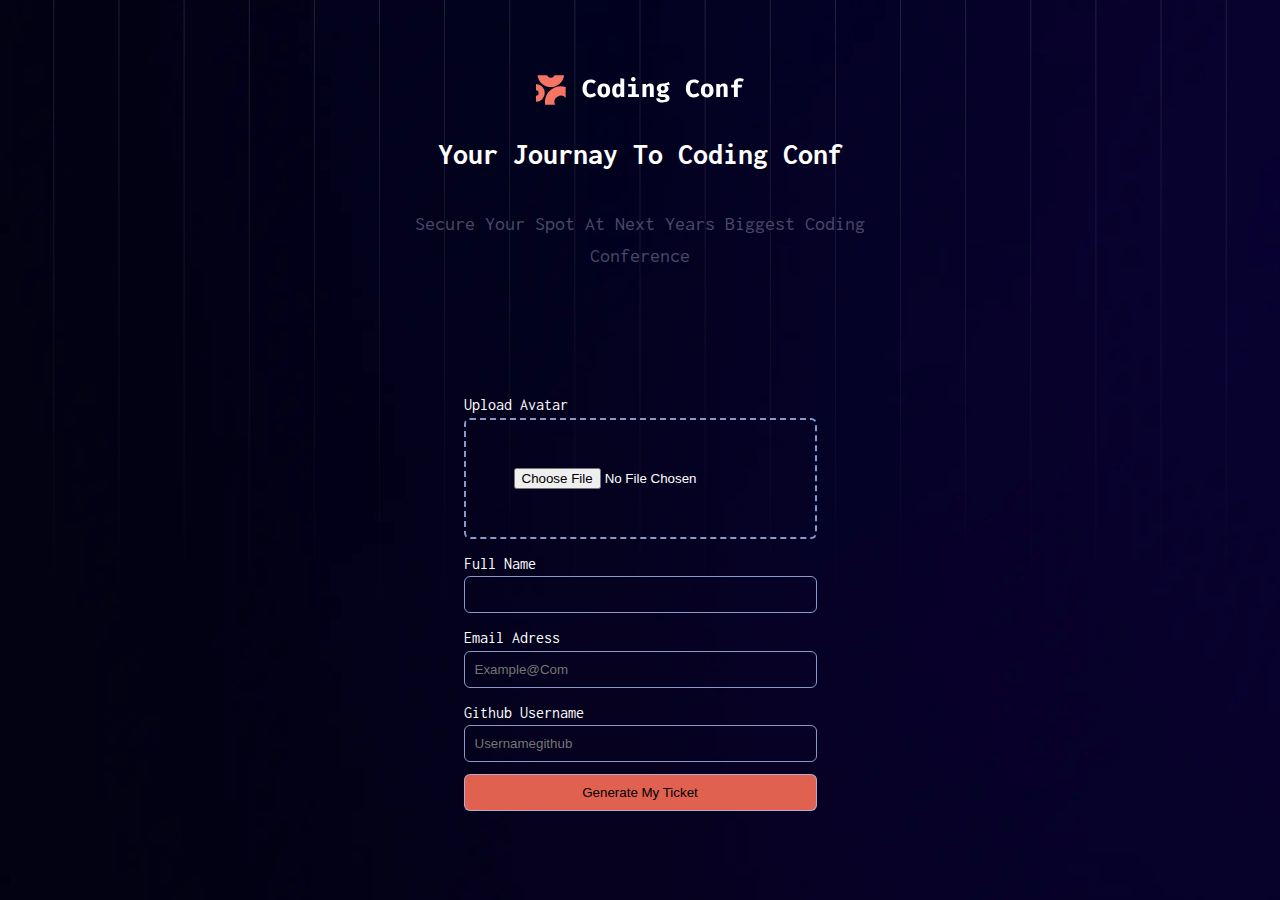
==== ticket.html @ 52bff434 "first demo with frontend menoter1" ====
<!DOCTYPE html>
<html lang="en">
<head>
  <meta charset="UTF-8">
  <meta name="viewport" content="width=device-width, initial-scale=1.0"> <!-- displays site properly based on user's device -->
  <link rel="stylesheet" href="assets/css/style.css">
  <link rel="icon" type="image/png" sizes="32x32" href="./assets/images/favicon-32x32.png">
  <link rel="preconnect" href="https://fonts.googleapis.com">
<link rel="preconnect" href="https://fonts.gstatic.com" crossorigin>
<link href="https://fonts.googleapis.com/css2?family=Inconsolata:wght@200..900&display=swap" rel="stylesheet">
  <title>Frontend Mentor | Conference ticket generator</title>

  <!-- Feel free to remove these styles or customise in your own stylesheet 👍 -->
  <style>
    .attribution { font-size: 11px; text-align: center; }
    .attribution a { color: hsl(228, 45%, 44%); }
  </style>
</head>
<body>
        <svg xmlns="http://www.w3.org/2000/svg" width="1459" height="1024" fill="none" viewBox="0 0 1459 1024"><path fill="url(#a)" d="M0 0h1v1024H0z"/><path fill="url(#b)" d="M81 0h1v1024h-1z"/><path fill="url(#c)" d="M162 0h1v1024h-1z"/><path fill="url(#d)" d="M243 0h1v1024h-1z"/><path fill="url(#e)" d="M324 0h1v1024h-1z"/><path fill="url(#f)" d="M405 0h1v1024h-1z"/><path fill="url(#g)" d="M486 0h1v1024h-1z"/><path fill="url(#h)" d="M567 0h1v1024h-1z"/><path fill="url(#i)" d="M648 0h1v1024h-1z"/><path fill="url(#j)" d="M729 0h1v1024h-1z"/><path fill="url(#k)" d="M810 0h1v1024h-1z"/><path fill="url(#l)" d="M891 0h1v1024h-1z"/><path fill="url(#m)" d="M972 0h1v1024h-1z"/><path fill="url(#n)" d="M1053 0h1v1024h-1z"/><path fill="url(#o)" d="M1134 0h1v1024h-1z"/><path fill="url(#p)" d="M1215 0h1v1024h-1z"/><path fill="url(#q)" d="M1296 0h1v1024h-1z"/><path fill="url(#r)" d="M1377 0h1v1024h-1z"/><path fill="url(#s)" d="M1458 0h1v1024h-1z"/><defs><linearGradient id="a" x1=".5" x2=".5" y1="0" y2="1024" gradientUnits="userSpaceOnUse"><stop stop-color="#fff" stop-opacity=".15"/><stop offset=".745" stop-color="#fff" stop-opacity="0"/></linearGradient><linearGradient id="b" x1="81.5" x2="81.5" y1="0" y2="1024" gradientUnits="userSpaceOnUse"><stop stop-color="#fff" stop-opacity=".15"/><stop offset=".745" stop-color="#fff" stop-opacity="0"/></linearGradient><linearGradient id="c" x1="162.5" x2="162.5" y1="0" y2="1024" gradientUnits="userSpaceOnUse"><stop stop-color="#fff" stop-opacity=".15"/><stop offset=".745" stop-color="#fff" stop-opacity="0"/></linearGradient><linearGradient id="d" x1="243.5" x2="243.5" y1="0" y2="1024" gradientUnits="userSpaceOnUse"><stop stop-color="#fff" stop-opacity=".15"/><stop offset=".745" stop-color="#fff" stop-opacity="0"/></linearGradient><linearGradient id="e" x1="324.5" x2="324.5" y1="0" y2="1024" gradientUnits="userSpaceOnUse"><stop stop-color="#fff" stop-opacity=".15"/><stop offset=".745" stop-color="#fff" stop-opacity="0"/></linearGradient><linearGradient id="f" x1="405.5" x2="405.5" y1="0" y2="1024" gradientUnits="userSpaceOnUse"><stop stop-color="#fff" stop-opacity=".15"/><stop offset=".745" stop-color="#fff" stop-opacity="0"/></linearGradient><linearGradient id="g" x1="486.5" x2="486.5" y1="0" y2="1024" gradientUnits="userSpaceOnUse"><stop stop-color="#fff" stop-opacity=".15"/><stop offset=".745" stop-color="#fff" stop-opacity="0"/></linearGradient><linearGradient id="h" x1="567.5" x2="567.5" y1="0" y2="1024" gradientUnits="userSpaceOnUse"><stop stop-color="#fff" stop-opacity=".15"/><stop offset=".745" stop-color="#fff" stop-opacity="0"/></linearGradient><linearGradient id="i" x1="648.5" x2="648.5" y1="0" y2="1024" gradientUnits="userSpaceOnUse"><stop stop-color="#fff" stop-opacity=".15"/><stop offset=".745" stop-color="#fff" stop-opacity="0"/></linearGradient><linearGradient id="j" x1="729.5" x2="729.5" y1="0" y2="1024" gradientUnits="userSpaceOnUse"><stop stop-color="#fff" stop-opacity=".15"/><stop offset=".745" stop-color="#fff" stop-opacity="0"/></linearGradient><linearGradient id="k" x1="810.5" x2="810.5" y1="0" y2="1024" gradientUnits="userSpaceOnUse"><stop stop-color="#fff" stop-opacity=".15"/><stop offset=".745" stop-color="#fff" stop-opacity="0"/></linearGradient><linearGradient id="l" x1="891.5" x2="891.5" y1="0" y2="1024" gradientUnits="userSpaceOnUse"><stop stop-color="#fff" stop-opacity=".15"/><stop offset=".745" stop-color="#fff" stop-opacity="0"/></linearGradient><linearGradient id="m" x1="972.5" x2="972.5" y1="0" y2="1024" gradientUnits="userSpaceOnUse"><stop stop-color="#fff" stop-opacity=".15"/><stop offset=".745" stop-color="#fff" stop-opacity="0"/></linearGradient><linearGradient id="n" x1="1053.5" x2="1053.5" y1="0" y2="1024" gradientUnits="userSpaceOnUse"><stop stop-color="#fff" stop-opacity=".15"/><stop offset=".745" stop-color="#fff" stop-opacity="0"/></linearGradient><linearGradient id="o" x1="1134.5" x2="1134.5" y1="0" y2="1024" gradientUnits="userSpaceOnUse"><stop stop-color="#fff" stop-opacity=".15"/><stop offset=".745" stop-color="#fff" stop-opacity="0"/></linearGradient><linearGradient id="p" x1="1215.5" x2="1215.5" y1="0" y2="1024" gradientUnits="userSpaceOnUse"><stop stop-color="#fff" stop-opacity=".15"/><stop offset=".745" stop-color="#fff" stop-opacity="0"/></linearGradient><linearGradient id="q" x1="1296.5" x2="1296.5" y1="0" y2="1024" gradientUnits="userSpaceOnUse"><stop stop-color="#fff" stop-opacity=".15"/><stop offset=".745" stop-color="#fff" stop-opacity="0"/></linearGradient><linearGradient id="r" x1="1377.5" x2="1377.5" y1="0" y2="1024" gradientUnits="userSpaceOnUse"><stop stop-color="#fff" stop-opacity=".15"/><stop offset=".745" stop-color="#fff" stop-opacity="0"/></linearGradient><linearGradient id="s" x1="1458.5" x2="1458.5" y1="0" y2="1024" gradientUnits="userSpaceOnUse"><stop stop-color="#fff" stop-opacity=".15"/><stop offset=".745" stop-color="#fff" stop-opacity="0"/></linearGradient></defs></svg>

      <div class="container">
            <span> 
            <svg xmlns="http://www.w3.org/2000/svg" width="209" height="30" fill="none" viewBox="0 0 209 30"><path fill="#F57463" d="M0 26.864A8.898 8.898 0 0 0 0 9.069v6.229a2.67 2.67 0 0 1 0 5.339v6.229Z"/><path fill="#F57463" d="M29.661 12.034a15.935 15.935 0 0 0-4.82-.742c-8.805 0-15.943 7.138-15.943 15.943 0 .884.072 1.751.21 2.596h9.907a6.377 6.377 0 0 1 10.647-6.771V12.034ZM1.564.17c.738 6.673 6.396 11.864 13.267 11.864 6.87 0 12.528-5.191 13.266-11.865H18.55a4.006 4.006 0 0 1-7.441 0H1.564Z"/><path fill="#fff" d="M54.474 4.51c1.222 0 2.26.165 3.114.493.861.32 1.649.775 2.363 1.366l-1.982 2.388a5.67 5.67 0 0 0-1.55-.91 4.864 4.864 0 0 0-1.847-.345c-.714 0-1.366.205-1.957.615-.59.402-1.062 1.042-1.415 1.92-.353.87-.53 2.002-.53 3.397 0 2.051.37 3.545 1.108 4.48.747.927 1.703 1.39 2.868 1.39.853 0 1.563-.16 2.13-.48.565-.32 1.086-.668 1.562-1.046l1.834 2.339c-.64.632-1.427 1.173-2.363 1.624-.935.452-2.063.678-3.384.678-1.543 0-2.913-.341-4.111-1.022-1.19-.69-2.125-1.698-2.806-3.028-.673-1.337-1.01-2.982-1.01-4.935 0-1.904.349-3.52 1.047-4.85.705-1.329 1.661-2.338 2.867-3.027 1.206-.698 2.56-1.046 4.062-1.046Zm13.338 3.988c1.345 0 2.49.288 3.434.862.943.574 1.665 1.383 2.166 2.425.5 1.034.75 2.248.75 3.643 0 2.182-.558 3.893-1.674 5.132-1.115 1.239-2.674 1.859-4.676 1.859-2.002 0-3.561-.612-4.677-1.834-1.116-1.223-1.674-2.934-1.674-5.133 0-1.386.25-2.6.75-3.643.51-1.042 1.236-1.854 2.18-2.437.95-.582 2.091-.874 3.42-.874Zm0 2.868c-.796 0-1.387.328-1.773.985-.377.648-.566 1.682-.566 3.101 0 1.444.189 2.49.566 3.139.386.648.977.972 1.773.972.796 0 1.382-.324 1.76-.972.385-.648.578-1.703.578-3.163 0-1.412-.193-2.441-.578-3.09-.378-.648-.965-.972-1.76-.972ZM84.35 3.33l3.889.406V22h-3.446l-.197-1.44c-.361.509-.841.948-1.44 1.317-.6.36-1.325.542-2.179.542-1.083 0-1.981-.292-2.695-.874-.706-.583-1.235-1.395-1.588-2.437-.344-1.05-.517-2.277-.517-3.68 0-1.346.21-2.54.628-3.582.418-1.042 1.017-1.858 1.797-2.45.78-.598 1.706-.898 2.781-.898 1.174 0 2.162.403 2.967 1.207V3.329Zm-1.92 8.012c-.673 0-1.215.32-1.625.96-.41.632-.616 1.683-.616 3.151 0 1.075.087 1.912.259 2.511.172.59.41 1.005.714 1.243.303.238.652.357 1.046.357.435 0 .829-.135 1.181-.406.362-.27.682-.64.96-1.108v-5.637a3.478 3.478 0 0 0-.861-.787 1.963 1.963 0 0 0-1.058-.284Zm14.888-9.255c.673 0 1.223.21 1.65.628.426.418.64.94.64 1.563 0 .624-.214 1.149-.64 1.575-.427.419-.977.628-1.65.628-.68 0-1.239-.21-1.674-.628-.426-.426-.64-.951-.64-1.575s.214-1.145.64-1.563c.435-.419.993-.628 1.674-.628ZM99.67 8.93v10.412h3.323V22H92.075v-2.659h3.705v-7.753h-3.582V8.929h7.471ZM106.447 22V8.93h3.397l.271 1.513c.582-.656 1.198-1.145 1.846-1.465.648-.32 1.386-.48 2.215-.48 1.116 0 1.994.341 2.634 1.022.64.681.96 1.641.96 2.88V22h-3.889v-8.48c0-.804-.09-1.362-.271-1.674-.172-.32-.5-.48-.985-.48-.41 0-.804.131-1.181.394-.369.263-.739.628-1.108 1.095V22h-3.889Zm26.372-15.163.911 2.855c-.46.18-.997.312-1.613.394-.615.082-1.333.123-2.154.123.821.353 1.444.792 1.871 1.317.435.517.652 1.198.652 2.043 0 .845-.225 1.6-.676 2.265-.452.656-1.092 1.173-1.92 1.55-.829.378-1.81.567-2.942.567a7.35 7.35 0 0 1-1.514-.148.756.756 0 0 0-.32.32.909.909 0 0 0-.111.43c0 .206.082.39.247.555.172.164.57.246 1.193.246h2.142c1.017 0 1.895.164 2.634.492.746.328 1.325.776 1.735 1.342.41.566.616 1.214.616 1.944 0 1.338-.587 2.392-1.76 3.163-1.174.772-2.917 1.157-5.231 1.157-1.674 0-2.971-.172-3.889-.517-.911-.336-1.547-.82-1.908-1.452-.353-.623-.529-1.366-.529-2.228h3.446c0 .378.074.686.221.924.156.246.447.426.874.541.435.115 1.063.172 1.883.172.829 0 1.461-.065 1.896-.197.434-.13.73-.311.886-.541a1.23 1.23 0 0 0 .246-.75c0-.387-.152-.698-.455-.936-.304-.238-.784-.357-1.44-.357h-2.08c-1.412 0-2.437-.259-3.077-.776-.64-.525-.96-1.136-.96-1.834 0-.484.127-.943.381-1.378a3.33 3.33 0 0 1 1.096-1.095c-.837-.443-1.436-.964-1.797-1.563-.361-.608-.542-1.334-.542-2.179 0-.984.25-1.83.751-2.535.5-.714 1.19-1.264 2.068-1.65.886-.385 1.895-.578 3.027-.578.977.016 1.826-.05 2.548-.197a9.506 9.506 0 0 0 1.945-.628 22.29 22.29 0 0 0 1.649-.861Zm-6.043 4.21c-.616 0-1.104.196-1.465.59-.361.386-.541.919-.541 1.6 0 .722.184 1.276.553 1.662.37.385.854.578 1.453.578 1.329 0 1.994-.763 1.994-2.29 0-1.427-.665-2.14-1.994-2.14Zm31.057-6.536c1.223 0 2.261.164 3.114.492a8.12 8.12 0 0 1 2.363 1.366l-1.982 2.388a5.658 5.658 0 0 0-1.55-.91 4.865 4.865 0 0 0-1.846-.345c-.714 0-1.367.205-1.957.615-.591.402-1.063 1.042-1.416 1.92-.353.87-.529 2.002-.529 3.397 0 2.051.369 3.545 1.108 4.48.746.927 1.702 1.39 2.867 1.39.854 0 1.563-.16 2.13-.48.566-.32 1.087-.668 1.563-1.046l1.834 2.339c-.64.632-1.428 1.173-2.364 1.624-.935.452-2.063.678-3.384.678-1.543 0-2.913-.341-4.111-1.022-1.19-.69-2.125-1.698-2.806-3.028-.673-1.337-1.009-2.982-1.009-4.935 0-1.904.348-3.52 1.046-4.85.705-1.329 1.661-2.338 2.868-3.027 1.206-.698 2.56-1.046 4.061-1.046Zm13.338 3.987c1.346 0 2.49.288 3.434.862.943.574 1.665 1.383 2.166 2.425.501 1.034.751 2.248.751 3.643 0 2.182-.558 3.893-1.674 5.132-1.116 1.239-2.675 1.859-4.677 1.859s-3.561-.612-4.677-1.834c-1.116-1.223-1.674-2.934-1.674-5.133 0-1.386.25-2.6.751-3.643.509-1.042 1.235-1.854 2.178-2.437.952-.582 2.093-.874 3.422-.874Zm0 2.868c-.796 0-1.387.328-1.772.985-.378.648-.566 1.682-.566 3.101 0 1.444.188 2.49.566 3.139.385.648.976.972 1.772.972s1.383-.324 1.76-.972c.386-.648.578-1.703.578-3.163 0-1.412-.192-2.441-.578-3.09-.377-.648-.964-.972-1.76-.972ZM180.275 22V8.93h3.397l.271 1.513c.582-.656 1.198-1.145 1.846-1.465.648-.32 1.387-.48 2.215-.48 1.116 0 1.994.341 2.634 1.022.64.681.96 1.641.96 2.88V22h-3.889v-8.48c0-.804-.09-1.362-.271-1.674-.172-.32-.5-.48-.984-.48-.411 0-.805.131-1.182.394-.369.263-.738.628-1.108 1.095V22h-3.889Zm23.086-18.67c.951 0 1.793.077 2.523.233.73.148 1.382.345 1.957.59L206.77 6.69a6.816 6.816 0 0 0-1.391-.369 8.32 8.32 0 0 0-1.415-.123c-.772 0-1.325.14-1.662.418-.328.28-.492.743-.492 1.391v1.748h4.258l-.43 2.695h-3.828V22h-3.865v-9.55h-2.744V9.753h2.744V7.858c0-.861.205-1.632.616-2.313.41-.681 1.017-1.219 1.821-1.613.804-.402 1.797-.603 2.979-.603Z"/></svg></span>
            <div class="head-section">
                <h2>
                    your journay to coding conf
                </h2>
                <p>
                secure your spot at next years biggest coding conference            </p>
                </p>
            
              </div>
      </div>
      <div class="container">
        <form action="/index.html" method="get">
          <label for="1">upload avatar</label>
          <!-- <svg id="11" xmlns="http://www.w3.org/2000/svg" width="30" height="30" fill="none" viewBox="0 0 30 30"><path fill="#F57463" fill-rule="evenodd" d="M21.894 11.252a.264.264 0 0 1-.229-.225c-.368-2.634-2.51-5.924-6.663-5.924-4.465 0-6.3 3.636-6.657 5.928a.264.264 0 0 1-.228.22c-2.95.362-4.945 2.622-4.945 5.729a5.802 5.802 0 0 0 3.423 5.277 6.274 6.274 0 0 0 2.305.468h2.528a.45.45 0 0 0 .45-.45c0-.267-.233-.472-.5-.484a3.077 3.077 0 0 1-2.049-.9 3.123 3.123 0 0 1 0-4.418l3.461-3.462c.147-.146.307-.277.479-.392.076-.05.158-.085.236-.129.1-.054.196-.114.301-.158.1-.04.206-.065.308-.096.092-.027.181-.062.276-.081.191-.039.384-.056.578-.059.011 0 .022-.004.034-.004.01 0 .018.003.027.004.196.002.391.02.584.059.094.019.18.053.271.08.105.031.211.055.313.098.1.042.193.098.288.15.084.046.17.083.25.137.154.103.295.221.428.349.016.014.034.024.049.039l3.463 3.463a3.124 3.124 0 0 1 0 4.42c-.558.56-1.284.86-2.05.897-.266.013-.497.219-.497.486 0 .249.202.451.451.451h2.512c.435 0 1.314-.06 2.344-.473a5.794 5.794 0 0 0 3.394-5.272c0-3.104-1.991-5.363-4.935-5.728Z" clip-rule="evenodd"/><path fill="#F57463" fill-rule="evenodd" d="M18.464 19.62a.936.936 0 0 0 .663-1.6l-3.464-3.464a.938.938 0 0 0-.664-.275l-.014.002a.932.932 0 0 0-.65.274l-3.462 3.462a.936.936 0 1 0 1.326 1.325l1.864-1.862v6.479a.937.937 0 1 0 1.875 0v-6.48l1.864 1.863a.93.93 0 0 0 .662.275Z" clip-rule="evenodd"/></svg> -->

          <input type="file" name="avatar" id="1" placeholder="">
          <label for="2">full name</label>
          <input type="text" name="fullName" id="2">
          <label for="3">Email Adress</label>
          <input type="email" name="email" id="3" placeholder="example@com">
          <label for="4"> github username</label>
          <input type="text" name="username" id="4" placeholder="usernamegithub">
          <input class="active" id="5" type="submit" value="Generate my ticket">
        </form>
      </div>
      <script>
          let  submit=document.getElementById("5");
          submit.onmouseenter=()=>{
            
            this.classList.toggle(".active")
          }
        </script>
</body>
---- assets/css/style.css ----
:root{
    --mainColor: hsl(0, 0%, 100%);
    --secondColor:  hsl(7, 71%, 60%);
    --grdColor:hsl(7, 86%, 67%) to hsl(0, 0%, 100%);
    --labelColor:hsl(245, 19%, 35%);
    --vSpace:15px
}
*{
    margin: 0;
    padding: 0;
    box-sizing: border-box;
    text-transform: capitalize;
    
}
body{
    background-image: url('../images/background-desktop.png');
    font-family: 'Inconsolata';
    color: var(--mainColor);
    text-align: center;
    line-height: 1.6;
    display: flex;
    flex-direction: column;
    justify-content: center;
    align-items: center;
    position: relative;
}

body > svg{
    position: absolute;
    z-index: -1;
    max-width: 100%;
    max-height: 100%;
    background-image: url('../images/background-desktop.png');
}
.container{
    padding-left: var(--vSpace);
    padding-right: var(--vSpace);
    padding-top: 75px;
    font-size: 20px;
}
@media (min-width  : 768px) {
    .container{
        max-width: 600px;
    }
}
@media (max-width : 500px) {
    .container{
        max-width: 300px;
    }
    .content-ticket .head span > svg{
        width: 10rem;
    }
    .content-ticket .head p{
        font-size:.25rem;
        color: var(--labelColor);
        /* padding-left: 3rem; */
    
    }
    .content-ticket .foot img{
        height: 2.5rem !important;
        border-radius: .5rem;
    }
}
body .container svg{
    /* position: absolute; */
}

.container .head-section h2{
    padding: var(--vSpace);
}
.container .head-section h2 span{
    color: hsl(7, 71%, 60%)  ;
}

.container .head-section p{
    padding: var(--vSpace);
    color: var(--labelColor);
}


.container .head-section p span{
    color: hsl(7, 71%, 60%)  ;

}
section.ticket
{
    position: relative;
}

section.ticket > svg{
    position: absolute;
    left: 0;
    top: 0;
    min-height: 100%;
z-index: 
-1;}
.content-ticket{
    display: flex;
    /* flex-direction: column; */
    flex-wrap: wrap;
    align-content: space-between;
    height: 250px;
    padding: 24px;
    position: relative;
    top: -40px;
    
}
.lebel{
    font-size: 12px;
}
.content-ticket .head{
    flex-basis: 82%;
    display: grid;
    text-align: left;
    align-items: center;
}
.content-ticket .head p{
    font-size: 16px;
    color: var(--labelColor);
    padding-left: 3rem;

}

.content-ticket .foot{
    flex-basis: 82%;
    display: flex;
}
.content-ticket .foot img{
    height: 4rem;
    border-radius: .5rem;
}
.content-ticket .foot div{
    display: grid;
    align-items: center;
}
.content-ticket .foot div p{
    font-size: 16px;
    color: var(--labelColor);

}
.content-ticket .foot div span{
}
.content-ticket .foot div p svg{
    position: relative;
    top: 5px;
    left: 12px;
    margin-right: 12px;
}
.content-ticket .right {
position: absolute;
right: 0;
top: 50%;
transform: translate(-50%,-50%);
transform-origin: top;
transform: rotate(90deg);
color: var(--labelColor);

}
section.ticket > svg
{
    width: 100%;
}
@media (max-width : 500px) {
    .container{
        max-width: 300px;
    }
    .content-ticket .head span > svg{
        width: 10rem;
    }
    .content-ticket .head p{
        font-size:.75rem;
        color: var(--labelColor);
        padding-left: 2rem;
    
    }
    .content-ticket .foot img{
        height: 2rem;
        border-radius: .5rem;
    }
    .content-ticket .foot div span{
        font-size: .75rem;
    }
    .content-ticket {
    position: relative;
    top: 2.5px;
    height: 126px;
    padding: 0;
    }
    .content-ticket .right {
        right: -35px;
    }
    .content-ticket .foot div p {
        font-size: small;
    }
    .content-ticket .foot div p{
        display: flex;
        align-items: center;
        padding: 0 4px 4px ;
    }
    .content-ticket .foot div p svg {
        position: relative;
        top: 0;
        left: 0;
        margin-right:6px;
    }
}
.content-ticket::before{
    content: '';
}
/* Start form */
.container form {
    font-size: 16px;
    display: flex;
flex-flow: column wrap;


}
.container form label{
text-align: start;
}
.container form input{
    
    border:1px  solid hsla(227, 69%, 81%, 0.809);
    padding: 10px;
    margin-bottom: 12px;
    border-radius: 6px;
    background-color: transparent;
    color: #fff;

}
.container form input:focus{
        outline-offset: 2px;
        outline: 1px  hsla(227, 69%, 81%, 0.809) ;
        outline-style: outset;
}
.container form input[type="file"]{
    text-align: center;
    padding: 3rem;
    border: 2px dashed hsla(227, 69%, 81%, 0.809);
}

.container form input.active{
    background-color: var(--secondColor);
    color: #000;
}
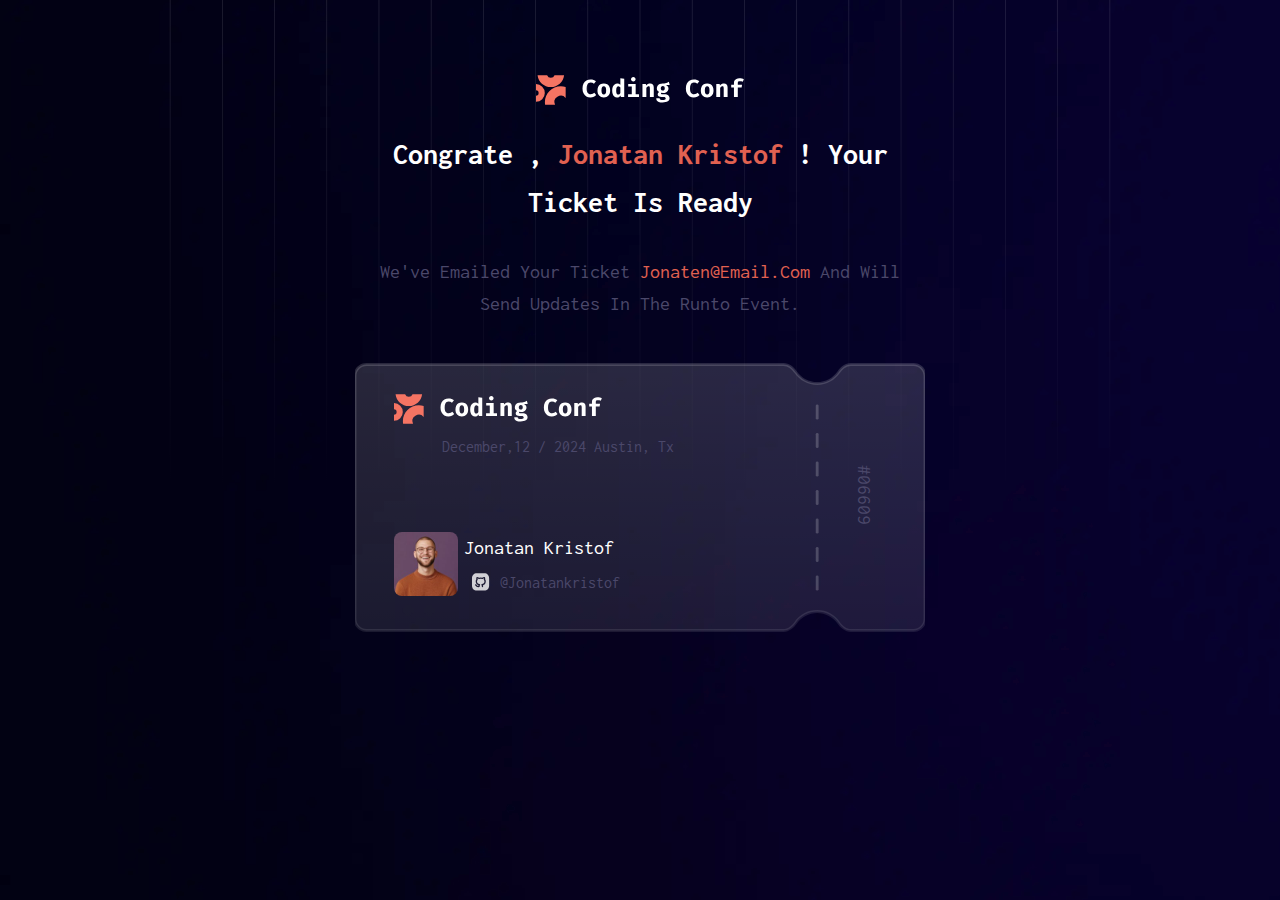
==== commit 1df09a64: "first demo with frontend menoter2" ====
--- a/ticket.html
+++ b/ticket.html
@@ -20,38 +20,45 @@
         <svg xmlns="http://www.w3.org/2000/svg" width="1459" height="1024" fill="none" viewBox="0 0 1459 1024"><path fill="url(#a)" d="M0 0h1v1024H0z"/><path fill="url(#b)" d="M81 0h1v1024h-1z"/><path fill="url(#c)" d="M162 0h1v1024h-1z"/><path fill="url(#d)" d="M243 0h1v1024h-1z"/><path fill="url(#e)" d="M324 0h1v1024h-1z"/><path fill="url(#f)" d="M405 0h1v1024h-1z"/><path fill="url(#g)" d="M486 0h1v1024h-1z"/><path fill="url(#h)" d="M567 0h1v1024h-1z"/><path fill="url(#i)" d="M648 0h1v1024h-1z"/><path fill="url(#j)" d="M729 0h1v1024h-1z"/><path fill="url(#k)" d="M810 0h1v1024h-1z"/><path fill="url(#l)" d="M891 0h1v1024h-1z"/><path fill="url(#m)" d="M972 0h1v1024h-1z"/><path fill="url(#n)" d="M1053 0h1v1024h-1z"/><path fill="url(#o)" d="M1134 0h1v1024h-1z"/><path fill="url(#p)" d="M1215 0h1v1024h-1z"/><path fill="url(#q)" d="M1296 0h1v1024h-1z"/><path fill="url(#r)" d="M1377 0h1v1024h-1z"/><path fill="url(#s)" d="M1458 0h1v1024h-1z"/><defs><linearGradient id="a" x1=".5" x2=".5" y1="0" y2="1024" gradientUnits="userSpaceOnUse"><stop stop-color="#fff" stop-opacity=".15"/><stop offset=".745" stop-color="#fff" stop-opacity="0"/></linearGradient><linearGradient id="b" x1="81.5" x2="81.5" y1="0" y2="1024" gradientUnits="userSpaceOnUse"><stop stop-color="#fff" stop-opacity=".15"/><stop offset=".745" stop-color="#fff" stop-opacity="0"/></linearGradient><linearGradient id="c" x1="162.5" x2="162.5" y1="0" y2="1024" gradientUnits="userSpaceOnUse"><stop stop-color="#fff" stop-opacity=".15"/><stop offset=".745" stop-color="#fff" stop-opacity="0"/></linearGradient><linearGradient id="d" x1="243.5" x2="243.5" y1="0" y2="1024" gradientUnits="userSpaceOnUse"><stop stop-color="#fff" stop-opacity=".15"/><stop offset=".745" stop-color="#fff" stop-opacity="0"/></linearGradient><linearGradient id="e" x1="324.5" x2="324.5" y1="0" y2="1024" gradientUnits="userSpaceOnUse"><stop stop-color="#fff" stop-opacity=".15"/><stop offset=".745" stop-color="#fff" stop-opacity="0"/></linearGradient><linearGradient id="f" x1="405.5" x2="405.5" y1="0" y2="1024" gradientUnits="userSpaceOnUse"><stop stop-color="#fff" stop-opacity=".15"/><stop offset=".745" stop-color="#fff" stop-opacity="0"/></linearGradient><linearGradient id="g" x1="486.5" x2="486.5" y1="0" y2="1024" gradientUnits="userSpaceOnUse"><stop stop-color="#fff" stop-opacity=".15"/><stop offset=".745" stop-color="#fff" stop-opacity="0"/></linearGradient><linearGradient id="h" x1="567.5" x2="567.5" y1="0" y2="1024" gradientUnits="userSpaceOnUse"><stop stop-color="#fff" stop-opacity=".15"/><stop offset=".745" stop-color="#fff" stop-opacity="0"/></linearGradient><linearGradient id="i" x1="648.5" x2="648.5" y1="0" y2="1024" gradientUnits="userSpaceOnUse"><stop stop-color="#fff" stop-opacity=".15"/><stop offset=".745" stop-color="#fff" stop-opacity="0"/></linearGradient><linearGradient id="j" x1="729.5" x2="729.5" y1="0" y2="1024" gradientUnits="userSpaceOnUse"><stop stop-color="#fff" stop-opacity=".15"/><stop offset=".745" stop-color="#fff" stop-opacity="0"/></linearGradient><linearGradient id="k" x1="810.5" x2="810.5" y1="0" y2="1024" gradientUnits="userSpaceOnUse"><stop stop-color="#fff" stop-opacity=".15"/><stop offset=".745" stop-color="#fff" stop-opacity="0"/></linearGradient><linearGradient id="l" x1="891.5" x2="891.5" y1="0" y2="1024" gradientUnits="userSpaceOnUse"><stop stop-color="#fff" stop-opacity=".15"/><stop offset=".745" stop-color="#fff" stop-opacity="0"/></linearGradient><linearGradient id="m" x1="972.5" x2="972.5" y1="0" y2="1024" gradientUnits="userSpaceOnUse"><stop stop-color="#fff" stop-opacity=".15"/><stop offset=".745" stop-color="#fff" stop-opacity="0"/></linearGradient><linearGradient id="n" x1="1053.5" x2="1053.5" y1="0" y2="1024" gradientUnits="userSpaceOnUse"><stop stop-color="#fff" stop-opacity=".15"/><stop offset=".745" stop-color="#fff" stop-opacity="0"/></linearGradient><linearGradient id="o" x1="1134.5" x2="1134.5" y1="0" y2="1024" gradientUnits="userSpaceOnUse"><stop stop-color="#fff" stop-opacity=".15"/><stop offset=".745" stop-color="#fff" stop-opacity="0"/></linearGradient><linearGradient id="p" x1="1215.5" x2="1215.5" y1="0" y2="1024" gradientUnits="userSpaceOnUse"><stop stop-color="#fff" stop-opacity=".15"/><stop offset=".745" stop-color="#fff" stop-opacity="0"/></linearGradient><linearGradient id="q" x1="1296.5" x2="1296.5" y1="0" y2="1024" gradientUnits="userSpaceOnUse"><stop stop-color="#fff" stop-opacity=".15"/><stop offset=".745" stop-color="#fff" stop-opacity="0"/></linearGradient><linearGradient id="r" x1="1377.5" x2="1377.5" y1="0" y2="1024" gradientUnits="userSpaceOnUse"><stop stop-color="#fff" stop-opacity=".15"/><stop offset=".745" stop-color="#fff" stop-opacity="0"/></linearGradient><linearGradient id="s" x1="1458.5" x2="1458.5" y1="0" y2="1024" gradientUnits="userSpaceOnUse"><stop stop-color="#fff" stop-opacity=".15"/><stop offset=".745" stop-color="#fff" stop-opacity="0"/></linearGradient></defs></svg>
 
       <div class="container">
-            <span> 
-            <svg xmlns="http://www.w3.org/2000/svg" width="209" height="30" fill="none" viewBox="0 0 209 30"><path fill="#F57463" d="M0 26.864A8.898 8.898 0 0 0 0 9.069v6.229a2.67 2.67 0 0 1 0 5.339v6.229Z"/><path fill="#F57463" d="M29.661 12.034a15.935 15.935 0 0 0-4.82-.742c-8.805 0-15.943 7.138-15.943 15.943 0 .884.072 1.751.21 2.596h9.907a6.377 6.377 0 0 1 10.647-6.771V12.034ZM1.564.17c.738 6.673 6.396 11.864 13.267 11.864 6.87 0 12.528-5.191 13.266-11.865H18.55a4.006 4.006 0 0 1-7.441 0H1.564Z"/><path fill="#fff" d="M54.474 4.51c1.222 0 2.26.165 3.114.493.861.32 1.649.775 2.363 1.366l-1.982 2.388a5.67 5.67 0 0 0-1.55-.91 4.864 4.864 0 0 0-1.847-.345c-.714 0-1.366.205-1.957.615-.59.402-1.062 1.042-1.415 1.92-.353.87-.53 2.002-.53 3.397 0 2.051.37 3.545 1.108 4.48.747.927 1.703 1.39 2.868 1.39.853 0 1.563-.16 2.13-.48.565-.32 1.086-.668 1.562-1.046l1.834 2.339c-.64.632-1.427 1.173-2.363 1.624-.935.452-2.063.678-3.384.678-1.543 0-2.913-.341-4.111-1.022-1.19-.69-2.125-1.698-2.806-3.028-.673-1.337-1.01-2.982-1.01-4.935 0-1.904.349-3.52 1.047-4.85.705-1.329 1.661-2.338 2.867-3.027 1.206-.698 2.56-1.046 4.062-1.046Zm13.338 3.988c1.345 0 2.49.288 3.434.862.943.574 1.665 1.383 2.166 2.425.5 1.034.75 2.248.75 3.643 0 2.182-.558 3.893-1.674 5.132-1.115 1.239-2.674 1.859-4.676 1.859-2.002 0-3.561-.612-4.677-1.834-1.116-1.223-1.674-2.934-1.674-5.133 0-1.386.25-2.6.75-3.643.51-1.042 1.236-1.854 2.18-2.437.95-.582 2.091-.874 3.42-.874Zm0 2.868c-.796 0-1.387.328-1.773.985-.377.648-.566 1.682-.566 3.101 0 1.444.189 2.49.566 3.139.386.648.977.972 1.773.972.796 0 1.382-.324 1.76-.972.385-.648.578-1.703.578-3.163 0-1.412-.193-2.441-.578-3.09-.378-.648-.965-.972-1.76-.972ZM84.35 3.33l3.889.406V22h-3.446l-.197-1.44c-.361.509-.841.948-1.44 1.317-.6.36-1.325.542-2.179.542-1.083 0-1.981-.292-2.695-.874-.706-.583-1.235-1.395-1.588-2.437-.344-1.05-.517-2.277-.517-3.68 0-1.346.21-2.54.628-3.582.418-1.042 1.017-1.858 1.797-2.45.78-.598 1.706-.898 2.781-.898 1.174 0 2.162.403 2.967 1.207V3.329Zm-1.92 8.012c-.673 0-1.215.32-1.625.96-.41.632-.616 1.683-.616 3.151 0 1.075.087 1.912.259 2.511.172.59.41 1.005.714 1.243.303.238.652.357 1.046.357.435 0 .829-.135 1.181-.406.362-.27.682-.64.96-1.108v-5.637a3.478 3.478 0 0 0-.861-.787 1.963 1.963 0 0 0-1.058-.284Zm14.888-9.255c.673 0 1.223.21 1.65.628.426.418.64.94.64 1.563 0 .624-.214 1.149-.64 1.575-.427.419-.977.628-1.65.628-.68 0-1.239-.21-1.674-.628-.426-.426-.64-.951-.64-1.575s.214-1.145.64-1.563c.435-.419.993-.628 1.674-.628ZM99.67 8.93v10.412h3.323V22H92.075v-2.659h3.705v-7.753h-3.582V8.929h7.471ZM106.447 22V8.93h3.397l.271 1.513c.582-.656 1.198-1.145 1.846-1.465.648-.32 1.386-.48 2.215-.48 1.116 0 1.994.341 2.634 1.022.64.681.96 1.641.96 2.88V22h-3.889v-8.48c0-.804-.09-1.362-.271-1.674-.172-.32-.5-.48-.985-.48-.41 0-.804.131-1.181.394-.369.263-.739.628-1.108 1.095V22h-3.889Zm26.372-15.163.911 2.855c-.46.18-.997.312-1.613.394-.615.082-1.333.123-2.154.123.821.353 1.444.792 1.871 1.317.435.517.652 1.198.652 2.043 0 .845-.225 1.6-.676 2.265-.452.656-1.092 1.173-1.92 1.55-.829.378-1.81.567-2.942.567a7.35 7.35 0 0 1-1.514-.148.756.756 0 0 0-.32.32.909.909 0 0 0-.111.43c0 .206.082.39.247.555.172.164.57.246 1.193.246h2.142c1.017 0 1.895.164 2.634.492.746.328 1.325.776 1.735 1.342.41.566.616 1.214.616 1.944 0 1.338-.587 2.392-1.76 3.163-1.174.772-2.917 1.157-5.231 1.157-1.674 0-2.971-.172-3.889-.517-.911-.336-1.547-.82-1.908-1.452-.353-.623-.529-1.366-.529-2.228h3.446c0 .378.074.686.221.924.156.246.447.426.874.541.435.115 1.063.172 1.883.172.829 0 1.461-.065 1.896-.197.434-.13.73-.311.886-.541a1.23 1.23 0 0 0 .246-.75c0-.387-.152-.698-.455-.936-.304-.238-.784-.357-1.44-.357h-2.08c-1.412 0-2.437-.259-3.077-.776-.64-.525-.96-1.136-.96-1.834 0-.484.127-.943.381-1.378a3.33 3.33 0 0 1 1.096-1.095c-.837-.443-1.436-.964-1.797-1.563-.361-.608-.542-1.334-.542-2.179 0-.984.25-1.83.751-2.535.5-.714 1.19-1.264 2.068-1.65.886-.385 1.895-.578 3.027-.578.977.016 1.826-.05 2.548-.197a9.506 9.506 0 0 0 1.945-.628 22.29 22.29 0 0 0 1.649-.861Zm-6.043 4.21c-.616 0-1.104.196-1.465.59-.361.386-.541.919-.541 1.6 0 .722.184 1.276.553 1.662.37.385.854.578 1.453.578 1.329 0 1.994-.763 1.994-2.29 0-1.427-.665-2.14-1.994-2.14Zm31.057-6.536c1.223 0 2.261.164 3.114.492a8.12 8.12 0 0 1 2.363 1.366l-1.982 2.388a5.658 5.658 0 0 0-1.55-.91 4.865 4.865 0 0 0-1.846-.345c-.714 0-1.367.205-1.957.615-.591.402-1.063 1.042-1.416 1.92-.353.87-.529 2.002-.529 3.397 0 2.051.369 3.545 1.108 4.48.746.927 1.702 1.39 2.867 1.39.854 0 1.563-.16 2.13-.48.566-.32 1.087-.668 1.563-1.046l1.834 2.339c-.64.632-1.428 1.173-2.364 1.624-.935.452-2.063.678-3.384.678-1.543 0-2.913-.341-4.111-1.022-1.19-.69-2.125-1.698-2.806-3.028-.673-1.337-1.009-2.982-1.009-4.935 0-1.904.348-3.52 1.046-4.85.705-1.329 1.661-2.338 2.868-3.027 1.206-.698 2.56-1.046 4.061-1.046Zm13.338 3.987c1.346 0 2.49.288 3.434.862.943.574 1.665 1.383 2.166 2.425.501 1.034.751 2.248.751 3.643 0 2.182-.558 3.893-1.674 5.132-1.116 1.239-2.675 1.859-4.677 1.859s-3.561-.612-4.677-1.834c-1.116-1.223-1.674-2.934-1.674-5.133 0-1.386.25-2.6.751-3.643.509-1.042 1.235-1.854 2.178-2.437.952-.582 2.093-.874 3.422-.874Zm0 2.868c-.796 0-1.387.328-1.772.985-.378.648-.566 1.682-.566 3.101 0 1.444.188 2.49.566 3.139.385.648.976.972 1.772.972s1.383-.324 1.76-.972c.386-.648.578-1.703.578-3.163 0-1.412-.192-2.441-.578-3.09-.377-.648-.964-.972-1.76-.972ZM180.275 22V8.93h3.397l.271 1.513c.582-.656 1.198-1.145 1.846-1.465.648-.32 1.387-.48 2.215-.48 1.116 0 1.994.341 2.634 1.022.64.681.96 1.641.96 2.88V22h-3.889v-8.48c0-.804-.09-1.362-.271-1.674-.172-.32-.5-.48-.984-.48-.411 0-.805.131-1.182.394-.369.263-.738.628-1.108 1.095V22h-3.889Zm23.086-18.67c.951 0 1.793.077 2.523.233.73.148 1.382.345 1.957.59L206.77 6.69a6.816 6.816 0 0 0-1.391-.369 8.32 8.32 0 0 0-1.415-.123c-.772 0-1.325.14-1.662.418-.328.28-.492.743-.492 1.391v1.748h4.258l-.43 2.695h-3.828V22h-3.865v-9.55h-2.744V9.753h2.744V7.858c0-.861.205-1.632.616-2.313.41-.681 1.017-1.219 1.821-1.613.804-.402 1.797-.603 2.979-.603Z"/></svg></span>
-            <div class="head-section">
-                <h2>
-                    your journay to coding conf
-                </h2>
-                <p>
-                secure your spot at next years biggest coding conference            </p>
-                </p>
-            
+        <span> 
+          <svg xmlns="http://www.w3.org/2000/svg" width="209" height="30" fill="none" viewBox="0 0 209 30"><path fill="#F57463" d="M0 26.864A8.898 8.898 0 0 0 0 9.069v6.229a2.67 2.67 0 0 1 0 5.339v6.229Z"/><path fill="#F57463" d="M29.661 12.034a15.935 15.935 0 0 0-4.82-.742c-8.805 0-15.943 7.138-15.943 15.943 0 .884.072 1.751.21 2.596h9.907a6.377 6.377 0 0 1 10.647-6.771V12.034ZM1.564.17c.738 6.673 6.396 11.864 13.267 11.864 6.87 0 12.528-5.191 13.266-11.865H18.55a4.006 4.006 0 0 1-7.441 0H1.564Z"/><path fill="#fff" d="M54.474 4.51c1.222 0 2.26.165 3.114.493.861.32 1.649.775 2.363 1.366l-1.982 2.388a5.67 5.67 0 0 0-1.55-.91 4.864 4.864 0 0 0-1.847-.345c-.714 0-1.366.205-1.957.615-.59.402-1.062 1.042-1.415 1.92-.353.87-.53 2.002-.53 3.397 0 2.051.37 3.545 1.108 4.48.747.927 1.703 1.39 2.868 1.39.853 0 1.563-.16 2.13-.48.565-.32 1.086-.668 1.562-1.046l1.834 2.339c-.64.632-1.427 1.173-2.363 1.624-.935.452-2.063.678-3.384.678-1.543 0-2.913-.341-4.111-1.022-1.19-.69-2.125-1.698-2.806-3.028-.673-1.337-1.01-2.982-1.01-4.935 0-1.904.349-3.52 1.047-4.85.705-1.329 1.661-2.338 2.867-3.027 1.206-.698 2.56-1.046 4.062-1.046Zm13.338 3.988c1.345 0 2.49.288 3.434.862.943.574 1.665 1.383 2.166 2.425.5 1.034.75 2.248.75 3.643 0 2.182-.558 3.893-1.674 5.132-1.115 1.239-2.674 1.859-4.676 1.859-2.002 0-3.561-.612-4.677-1.834-1.116-1.223-1.674-2.934-1.674-5.133 0-1.386.25-2.6.75-3.643.51-1.042 1.236-1.854 2.18-2.437.95-.582 2.091-.874 3.42-.874Zm0 2.868c-.796 0-1.387.328-1.773.985-.377.648-.566 1.682-.566 3.101 0 1.444.189 2.49.566 3.139.386.648.977.972 1.773.972.796 0 1.382-.324 1.76-.972.385-.648.578-1.703.578-3.163 0-1.412-.193-2.441-.578-3.09-.378-.648-.965-.972-1.76-.972ZM84.35 3.33l3.889.406V22h-3.446l-.197-1.44c-.361.509-.841.948-1.44 1.317-.6.36-1.325.542-2.179.542-1.083 0-1.981-.292-2.695-.874-.706-.583-1.235-1.395-1.588-2.437-.344-1.05-.517-2.277-.517-3.68 0-1.346.21-2.54.628-3.582.418-1.042 1.017-1.858 1.797-2.45.78-.598 1.706-.898 2.781-.898 1.174 0 2.162.403 2.967 1.207V3.329Zm-1.92 8.012c-.673 0-1.215.32-1.625.96-.41.632-.616 1.683-.616 3.151 0 1.075.087 1.912.259 2.511.172.59.41 1.005.714 1.243.303.238.652.357 1.046.357.435 0 .829-.135 1.181-.406.362-.27.682-.64.96-1.108v-5.637a3.478 3.478 0 0 0-.861-.787 1.963 1.963 0 0 0-1.058-.284Zm14.888-9.255c.673 0 1.223.21 1.65.628.426.418.64.94.64 1.563 0 .624-.214 1.149-.64 1.575-.427.419-.977.628-1.65.628-.68 0-1.239-.21-1.674-.628-.426-.426-.64-.951-.64-1.575s.214-1.145.64-1.563c.435-.419.993-.628 1.674-.628ZM99.67 8.93v10.412h3.323V22H92.075v-2.659h3.705v-7.753h-3.582V8.929h7.471ZM106.447 22V8.93h3.397l.271 1.513c.582-.656 1.198-1.145 1.846-1.465.648-.32 1.386-.48 2.215-.48 1.116 0 1.994.341 2.634 1.022.64.681.96 1.641.96 2.88V22h-3.889v-8.48c0-.804-.09-1.362-.271-1.674-.172-.32-.5-.48-.985-.48-.41 0-.804.131-1.181.394-.369.263-.739.628-1.108 1.095V22h-3.889Zm26.372-15.163.911 2.855c-.46.18-.997.312-1.613.394-.615.082-1.333.123-2.154.123.821.353 1.444.792 1.871 1.317.435.517.652 1.198.652 2.043 0 .845-.225 1.6-.676 2.265-.452.656-1.092 1.173-1.92 1.55-.829.378-1.81.567-2.942.567a7.35 7.35 0 0 1-1.514-.148.756.756 0 0 0-.32.32.909.909 0 0 0-.111.43c0 .206.082.39.247.555.172.164.57.246 1.193.246h2.142c1.017 0 1.895.164 2.634.492.746.328 1.325.776 1.735 1.342.41.566.616 1.214.616 1.944 0 1.338-.587 2.392-1.76 3.163-1.174.772-2.917 1.157-5.231 1.157-1.674 0-2.971-.172-3.889-.517-.911-.336-1.547-.82-1.908-1.452-.353-.623-.529-1.366-.529-2.228h3.446c0 .378.074.686.221.924.156.246.447.426.874.541.435.115 1.063.172 1.883.172.829 0 1.461-.065 1.896-.197.434-.13.73-.311.886-.541a1.23 1.23 0 0 0 .246-.75c0-.387-.152-.698-.455-.936-.304-.238-.784-.357-1.44-.357h-2.08c-1.412 0-2.437-.259-3.077-.776-.64-.525-.96-1.136-.96-1.834 0-.484.127-.943.381-1.378a3.33 3.33 0 0 1 1.096-1.095c-.837-.443-1.436-.964-1.797-1.563-.361-.608-.542-1.334-.542-2.179 0-.984.25-1.83.751-2.535.5-.714 1.19-1.264 2.068-1.65.886-.385 1.895-.578 3.027-.578.977.016 1.826-.05 2.548-.197a9.506 9.506 0 0 0 1.945-.628 22.29 22.29 0 0 0 1.649-.861Zm-6.043 4.21c-.616 0-1.104.196-1.465.59-.361.386-.541.919-.541 1.6 0 .722.184 1.276.553 1.662.37.385.854.578 1.453.578 1.329 0 1.994-.763 1.994-2.29 0-1.427-.665-2.14-1.994-2.14Zm31.057-6.536c1.223 0 2.261.164 3.114.492a8.12 8.12 0 0 1 2.363 1.366l-1.982 2.388a5.658 5.658 0 0 0-1.55-.91 4.865 4.865 0 0 0-1.846-.345c-.714 0-1.367.205-1.957.615-.591.402-1.063 1.042-1.416 1.92-.353.87-.529 2.002-.529 3.397 0 2.051.369 3.545 1.108 4.48.746.927 1.702 1.39 2.867 1.39.854 0 1.563-.16 2.13-.48.566-.32 1.087-.668 1.563-1.046l1.834 2.339c-.64.632-1.428 1.173-2.364 1.624-.935.452-2.063.678-3.384.678-1.543 0-2.913-.341-4.111-1.022-1.19-.69-2.125-1.698-2.806-3.028-.673-1.337-1.009-2.982-1.009-4.935 0-1.904.348-3.52 1.046-4.85.705-1.329 1.661-2.338 2.868-3.027 1.206-.698 2.56-1.046 4.061-1.046Zm13.338 3.987c1.346 0 2.49.288 3.434.862.943.574 1.665 1.383 2.166 2.425.501 1.034.751 2.248.751 3.643 0 2.182-.558 3.893-1.674 5.132-1.116 1.239-2.675 1.859-4.677 1.859s-3.561-.612-4.677-1.834c-1.116-1.223-1.674-2.934-1.674-5.133 0-1.386.25-2.6.751-3.643.509-1.042 1.235-1.854 2.178-2.437.952-.582 2.093-.874 3.422-.874Zm0 2.868c-.796 0-1.387.328-1.772.985-.378.648-.566 1.682-.566 3.101 0 1.444.188 2.49.566 3.139.385.648.976.972 1.772.972s1.383-.324 1.76-.972c.386-.648.578-1.703.578-3.163 0-1.412-.192-2.441-.578-3.09-.377-.648-.964-.972-1.76-.972ZM180.275 22V8.93h3.397l.271 1.513c.582-.656 1.198-1.145 1.846-1.465.648-.32 1.387-.48 2.215-.48 1.116 0 1.994.341 2.634 1.022.64.681.96 1.641.96 2.88V22h-3.889v-8.48c0-.804-.09-1.362-.271-1.674-.172-.32-.5-.48-.984-.48-.411 0-.805.131-1.182.394-.369.263-.738.628-1.108 1.095V22h-3.889Zm23.086-18.67c.951 0 1.793.077 2.523.233.73.148 1.382.345 1.957.59L206.77 6.69a6.816 6.816 0 0 0-1.391-.369 8.32 8.32 0 0 0-1.415-.123c-.772 0-1.325.14-1.662.418-.328.28-.492.743-.492 1.391v1.748h4.258l-.43 2.695h-3.828V22h-3.865v-9.55h-2.744V9.753h2.744V7.858c0-.861.205-1.632.616-2.313.41-.681 1.017-1.219 1.821-1.613.804-.402 1.797-.603 2.979-.603Z"/></svg></span>
+        <div class="head-section">
+          <h2>
+            congrate , <span>jonatan kristof</span> ! your ticket is ready
+          </h2>
+          <p>
+            we've emailed your ticket <span>jonaten@email.com</span> and will send updates in the runto event.
+          </p>
+        </div>
+        <section class="ticket container">
+            <svg xmlns="http://www.w3.org/2000/svg" width="600" height="280" fill="none" viewBox="0 0 600 280"><g filter="url(#a)"><mask id="d" fill="#fff"><path fill-rule="evenodd" d="M0 12C0 5.373 5.373 0 12 0h438.958c5.37 0 9.876 3.759 12.94 8.169C468.863 15.319 477.135 20 486.5 20s17.637-4.681 22.602-11.831c3.064-4.41 7.57-8.169 12.94-8.169H588c6.627 0 12 5.373 12 12v256c0 6.627-5.373 12-12 12h-65.958c-5.37 0-9.876-3.759-12.94-8.169C504.137 264.681 495.865 260 486.5 260s-17.637 4.681-22.602 11.831c-3.064 4.41-7.57 8.169-12.94 8.169H12c-6.627 0-12-5.373-12-12V12Z" clip-rule="evenodd"/></mask><path fill="url(#b)" fill-rule="evenodd" d="M0 12C0 5.373 5.373 0 12 0h438.958c5.37 0 9.876 3.759 12.94 8.169C468.863 15.319 477.135 20 486.5 20s17.637-4.681 22.602-11.831c3.064-4.41 7.57-8.169 12.94-8.169H588c6.627 0 12 5.373 12 12v256c0 6.627-5.373 12-12 12h-65.958c-5.37 0-9.876-3.759-12.94-8.169C504.137 264.681 495.865 260 486.5 260s-17.637 4.681-22.602 11.831c-3.064 4.41-7.57 8.169-12.94 8.169H12c-6.627 0-12-5.373-12-12V12Z" clip-rule="evenodd"/><path fill="url(#c)" d="m463.898 271.831 1.232.856-1.232-.856Zm45.204 0 1.232-.856-1.232.856Zm0-263.662 1.232.856-1.232-.856Zm-45.204 0-1.232.856 1.232-.856ZM450.958-1.5H12v3h438.958v-3Zm35.542 20c-8.853 0-16.673-4.423-21.37-11.187l-2.464 1.712C467.9 16.56 476.623 21.5 486.5 21.5v-3Zm21.37-11.187C503.173 14.077 495.353 18.5 486.5 18.5v3c9.877 0 18.6-4.94 23.834-12.475l-2.464-1.712ZM588-1.5h-65.958v3H588v-3ZM601.5 268V12h-3v256h3Zm-79.458 13.5H588v-3h-65.958v3Zm-35.542-20c8.853 0 16.673 4.423 21.37 11.187l2.464-1.712C505.1 263.439 496.377 258.5 486.5 258.5v3Zm-21.37 11.187c4.697-6.764 12.517-11.187 21.37-11.187v-3c-9.877 0-18.6 4.939-23.834 12.475l2.464 1.712ZM12 281.5h438.958v-3H12v3ZM-1.5 12v256h3V12h-3ZM12 278.5c-5.799 0-10.5-4.701-10.5-10.5h-3c0 7.456 6.044 13.5 13.5 13.5v-3Zm450.666-7.525c-2.952 4.25-7.065 7.525-11.708 7.525v3c6.097 0 10.997-4.242 14.172-8.813l-2.464-1.712Zm59.376 7.525c-4.643 0-8.756-3.275-11.708-7.525l-2.464 1.712c3.175 4.571 8.075 8.813 14.172 8.813v-3ZM588 1.5c5.799 0 10.5 4.701 10.5 10.5h3c0-7.456-6.044-13.5-13.5-13.5v3Zm-77.666 7.525c2.952-4.25 7.065-7.525 11.708-7.525v-3c-6.097 0-10.997 4.242-14.172 8.813l2.464 1.712ZM12-1.5C4.544-1.5-1.5 4.544-1.5 12h3C1.5 6.201 6.201 1.5 12 1.5v-3ZM598.5 268c0 5.799-4.701 10.5-10.5 10.5v3c7.456 0 13.5-6.044 13.5-13.5h-3ZM450.958 1.5c4.643 0 8.756 3.275 11.708 7.525l2.464-1.712c-3.175-4.571-8.075-8.813-14.172-8.813v3Z" mask="url(#d)"/></g><rect width="3" height="16" x="485" y="42" fill="#fff" opacity=".2" rx="1.5"/><rect width="3" height="16" x="485" y="72" fill="#fff" opacity=".2" rx="1.5"/><rect width="3" height="16" x="485" y="102" fill="#fff" opacity=".2" rx="1.5"/><rect width="3" height="16" x="485" y="132" fill="#fff" opacity=".2" rx="1.5"/><rect width="3" height="16" x="485" y="162" fill="#fff" opacity=".2" rx="1.5"/><rect width="3" height="16" x="485" y="192" fill="#fff" opacity=".2" rx="1.5"/><rect width="3" height="16" x="485" y="222" fill="#fff" opacity=".2" rx="1.5"/><defs><linearGradient id="b" x1="610" x2="69.328" y1="26.462" y2="306.194" gradientUnits="userSpaceOnUse"><stop stop-color="#fff" stop-opacity=".3"/><stop offset="1" stop-color="#fff" stop-opacity=".1"/></linearGradient><linearGradient id="c" x1="0" x2="599.999" y1="140" y2="139.351" gradientUnits="userSpaceOnUse"><stop stop-color="#fff"/><stop offset="1" stop-color="#F37362"/></linearGradient><filter id="a" width="680" height="360" x="-40" y="-40" color-interpolation-filters="sRGB" filterUnits="userSpaceOnUse"><feFlood flood-opacity="0" result="BackgroundImageFix"/><feGaussianBlur in="BackgroundImageFix" stdDeviation="20"/><feComposite in2="SourceAlpha" operator="in" result="effect1_backgroundBlur_107_802"/><feBlend in="SourceGraphic" in2="effect1_backgroundBlur_107_802" result="shape"/></filter></defs></svg>
+            <div class="content-ticket">
+              <div class="head">
+                <span> 
+                  <svg xmlns="http://www.w3.org/2000/svg" width="209" height="30" fill="none" viewBox="0 0 209 30"><path fill="#F57463" d="M0 26.864A8.898 8.898 0 0 0 0 9.069v6.229a2.67 2.67 0 0 1 0 5.339v6.229Z"/><path fill="#F57463" d="M29.661 12.034a15.935 15.935 0 0 0-4.82-.742c-8.805 0-15.943 7.138-15.943 15.943 0 .884.072 1.751.21 2.596h9.907a6.377 6.377 0 0 1 10.647-6.771V12.034ZM1.564.17c.738 6.673 6.396 11.864 13.267 11.864 6.87 0 12.528-5.191 13.266-11.865H18.55a4.006 4.006 0 0 1-7.441 0H1.564Z"/><path fill="#fff" d="M54.474 4.51c1.222 0 2.26.165 3.114.493.861.32 1.649.775 2.363 1.366l-1.982 2.388a5.67 5.67 0 0 0-1.55-.91 4.864 4.864 0 0 0-1.847-.345c-.714 0-1.366.205-1.957.615-.59.402-1.062 1.042-1.415 1.92-.353.87-.53 2.002-.53 3.397 0 2.051.37 3.545 1.108 4.48.747.927 1.703 1.39 2.868 1.39.853 0 1.563-.16 2.13-.48.565-.32 1.086-.668 1.562-1.046l1.834 2.339c-.64.632-1.427 1.173-2.363 1.624-.935.452-2.063.678-3.384.678-1.543 0-2.913-.341-4.111-1.022-1.19-.69-2.125-1.698-2.806-3.028-.673-1.337-1.01-2.982-1.01-4.935 0-1.904.349-3.52 1.047-4.85.705-1.329 1.661-2.338 2.867-3.027 1.206-.698 2.56-1.046 4.062-1.046Zm13.338 3.988c1.345 0 2.49.288 3.434.862.943.574 1.665 1.383 2.166 2.425.5 1.034.75 2.248.75 3.643 0 2.182-.558 3.893-1.674 5.132-1.115 1.239-2.674 1.859-4.676 1.859-2.002 0-3.561-.612-4.677-1.834-1.116-1.223-1.674-2.934-1.674-5.133 0-1.386.25-2.6.75-3.643.51-1.042 1.236-1.854 2.18-2.437.95-.582 2.091-.874 3.42-.874Zm0 2.868c-.796 0-1.387.328-1.773.985-.377.648-.566 1.682-.566 3.101 0 1.444.189 2.49.566 3.139.386.648.977.972 1.773.972.796 0 1.382-.324 1.76-.972.385-.648.578-1.703.578-3.163 0-1.412-.193-2.441-.578-3.09-.378-.648-.965-.972-1.76-.972ZM84.35 3.33l3.889.406V22h-3.446l-.197-1.44c-.361.509-.841.948-1.44 1.317-.6.36-1.325.542-2.179.542-1.083 0-1.981-.292-2.695-.874-.706-.583-1.235-1.395-1.588-2.437-.344-1.05-.517-2.277-.517-3.68 0-1.346.21-2.54.628-3.582.418-1.042 1.017-1.858 1.797-2.45.78-.598 1.706-.898 2.781-.898 1.174 0 2.162.403 2.967 1.207V3.329Zm-1.92 8.012c-.673 0-1.215.32-1.625.96-.41.632-.616 1.683-.616 3.151 0 1.075.087 1.912.259 2.511.172.59.41 1.005.714 1.243.303.238.652.357 1.046.357.435 0 .829-.135 1.181-.406.362-.27.682-.64.96-1.108v-5.637a3.478 3.478 0 0 0-.861-.787 1.963 1.963 0 0 0-1.058-.284Zm14.888-9.255c.673 0 1.223.21 1.65.628.426.418.64.94.64 1.563 0 .624-.214 1.149-.64 1.575-.427.419-.977.628-1.65.628-.68 0-1.239-.21-1.674-.628-.426-.426-.64-.951-.64-1.575s.214-1.145.64-1.563c.435-.419.993-.628 1.674-.628ZM99.67 8.93v10.412h3.323V22H92.075v-2.659h3.705v-7.753h-3.582V8.929h7.471ZM106.447 22V8.93h3.397l.271 1.513c.582-.656 1.198-1.145 1.846-1.465.648-.32 1.386-.48 2.215-.48 1.116 0 1.994.341 2.634 1.022.64.681.96 1.641.96 2.88V22h-3.889v-8.48c0-.804-.09-1.362-.271-1.674-.172-.32-.5-.48-.985-.48-.41 0-.804.131-1.181.394-.369.263-.739.628-1.108 1.095V22h-3.889Zm26.372-15.163.911 2.855c-.46.18-.997.312-1.613.394-.615.082-1.333.123-2.154.123.821.353 1.444.792 1.871 1.317.435.517.652 1.198.652 2.043 0 .845-.225 1.6-.676 2.265-.452.656-1.092 1.173-1.92 1.55-.829.378-1.81.567-2.942.567a7.35 7.35 0 0 1-1.514-.148.756.756 0 0 0-.32.32.909.909 0 0 0-.111.43c0 .206.082.39.247.555.172.164.57.246 1.193.246h2.142c1.017 0 1.895.164 2.634.492.746.328 1.325.776 1.735 1.342.41.566.616 1.214.616 1.944 0 1.338-.587 2.392-1.76 3.163-1.174.772-2.917 1.157-5.231 1.157-1.674 0-2.971-.172-3.889-.517-.911-.336-1.547-.82-1.908-1.452-.353-.623-.529-1.366-.529-2.228h3.446c0 .378.074.686.221.924.156.246.447.426.874.541.435.115 1.063.172 1.883.172.829 0 1.461-.065 1.896-.197.434-.13.73-.311.886-.541a1.23 1.23 0 0 0 .246-.75c0-.387-.152-.698-.455-.936-.304-.238-.784-.357-1.44-.357h-2.08c-1.412 0-2.437-.259-3.077-.776-.64-.525-.96-1.136-.96-1.834 0-.484.127-.943.381-1.378a3.33 3.33 0 0 1 1.096-1.095c-.837-.443-1.436-.964-1.797-1.563-.361-.608-.542-1.334-.542-2.179 0-.984.25-1.83.751-2.535.5-.714 1.19-1.264 2.068-1.65.886-.385 1.895-.578 3.027-.578.977.016 1.826-.05 2.548-.197a9.506 9.506 0 0 0 1.945-.628 22.29 22.29 0 0 0 1.649-.861Zm-6.043 4.21c-.616 0-1.104.196-1.465.59-.361.386-.541.919-.541 1.6 0 .722.184 1.276.553 1.662.37.385.854.578 1.453.578 1.329 0 1.994-.763 1.994-2.29 0-1.427-.665-2.14-1.994-2.14Zm31.057-6.536c1.223 0 2.261.164 3.114.492a8.12 8.12 0 0 1 2.363 1.366l-1.982 2.388a5.658 5.658 0 0 0-1.55-.91 4.865 4.865 0 0 0-1.846-.345c-.714 0-1.367.205-1.957.615-.591.402-1.063 1.042-1.416 1.92-.353.87-.529 2.002-.529 3.397 0 2.051.369 3.545 1.108 4.48.746.927 1.702 1.39 2.867 1.39.854 0 1.563-.16 2.13-.48.566-.32 1.087-.668 1.563-1.046l1.834 2.339c-.64.632-1.428 1.173-2.364 1.624-.935.452-2.063.678-3.384.678-1.543 0-2.913-.341-4.111-1.022-1.19-.69-2.125-1.698-2.806-3.028-.673-1.337-1.009-2.982-1.009-4.935 0-1.904.348-3.52 1.046-4.85.705-1.329 1.661-2.338 2.868-3.027 1.206-.698 2.56-1.046 4.061-1.046Zm13.338 3.987c1.346 0 2.49.288 3.434.862.943.574 1.665 1.383 2.166 2.425.501 1.034.751 2.248.751 3.643 0 2.182-.558 3.893-1.674 5.132-1.116 1.239-2.675 1.859-4.677 1.859s-3.561-.612-4.677-1.834c-1.116-1.223-1.674-2.934-1.674-5.133 0-1.386.25-2.6.751-3.643.509-1.042 1.235-1.854 2.178-2.437.952-.582 2.093-.874 3.422-.874Zm0 2.868c-.796 0-1.387.328-1.772.985-.378.648-.566 1.682-.566 3.101 0 1.444.188 2.49.566 3.139.385.648.976.972 1.772.972s1.383-.324 1.76-.972c.386-.648.578-1.703.578-3.163 0-1.412-.192-2.441-.578-3.09-.377-.648-.964-.972-1.76-.972ZM180.275 22V8.93h3.397l.271 1.513c.582-.656 1.198-1.145 1.846-1.465.648-.32 1.387-.48 2.215-.48 1.116 0 1.994.341 2.634 1.022.64.681.96 1.641.96 2.88V22h-3.889v-8.48c0-.804-.09-1.362-.271-1.674-.172-.32-.5-.48-.984-.48-.411 0-.805.131-1.182.394-.369.263-.738.628-1.108 1.095V22h-3.889Zm23.086-18.67c.951 0 1.793.077 2.523.233.73.148 1.382.345 1.957.59L206.77 6.69a6.816 6.816 0 0 0-1.391-.369 8.32 8.32 0 0 0-1.415-.123c-.772 0-1.325.14-1.662.418-.328.28-.492.743-.492 1.391v1.748h4.258l-.43 2.695h-3.828V22h-3.865v-9.55h-2.744V9.753h2.744V7.858c0-.861.205-1.632.616-2.313.41-.681 1.017-1.219 1.821-1.613.804-.402 1.797-.603 2.979-.603Z"/></svg></span>
+                  <p>
+                    december,12 / 2024 Austin, Tx
+
+                  </p>              
               </div>
+              <p class="right">
+                  #06609
+              </p>
+              <div class="foot">
+                  <img src="assets/images/image-avatar.jpg" alt="">
+                  <div>
+                    <span>jonatan kristof</span>
+                  <!-- <br/> -->
+                    <p>
+                      <svg xmlns="http://www.w3.org/2000/svg" width="22" height="23" fill="none" viewBox="0 0 22 23"><path fill="#D1D0D5" fill-rule="evenodd" d="M13.022 15.221c.08.268.11.55.088.833l.002.44a.66.66 0 0 1-1.32 0v-.492c.025-.336-.074-.61-.276-.821a.66.66 0 0 1 .405-1.112c1.536-.17 2.559-.704 2.559-2.763 0-.515-.196-1.004-.55-1.375a.66.66 0 0 1-.142-.687c.108-.29.14-.598.096-.897-.225.076-.578.233-1.064.559a.66.66 0 0 1-.542.088 5.81 5.81 0 0 0-3.071 0 .66.66 0 0 1-.543-.088c-.48-.322-.831-.48-1.064-.556-.043.299-.01.606.096.895a.66.66 0 0 1-.14.684c-.359.377-.554.87-.551 1.39 0 2.032 1.027 2.576 2.568 2.768a.66.66 0 0 1 .394 1.112.992.992 0 0 0-.276.756l.001.475c0 .29-.192.549-.47.632a4.082 4.082 0 0 1-1.164.189c-1.22 0-1.799-.735-2.177-1.216-.157-.199-.319-.404-.43-.43a.66.66 0 0 1 .32-1.282c.55.137.867.54 1.147.895.377.478.64.817 1.449.691a2.174 2.174 0 0 1 .096-.683c-1.18-.31-2.778-1.177-2.778-3.904a3.296 3.296 0 0 1 .659-2 3.125 3.125 0 0 1 .17-1.948A.661.661 0 0 1 6.936 7c.192-.058.899-.166 2.214.648a7.105 7.105 0 0 1 3.186 0c1.315-.813 2.021-.704 2.213-.648a.66.66 0 0 1 .42.373c.267.62.325 1.3.172 1.949.428.57.66 1.26.66 1.984 0 2.76-1.596 3.617-2.778 3.915Zm1.252-11.853H6.846c-2.912 0-4.866 2.05-4.866 5.086v6.987c0 3.045 1.954 5.087 4.866 5.087h7.428c2.912 0 4.866-2.042 4.866-5.087V8.454c0-3.036-1.954-5.086-4.866-5.086Z" clip-rule="evenodd"/></svg>
+                       @jonatankristof
+                    </p>
+                  </div>
+                </div>
+            </div>
+          </section>
+        
       </div>
-      <div class="container">
-        <form action="/index.html" method="get">
-          <label for="1">upload avatar</label>
-          <!-- <svg id="11" xmlns="http://www.w3.org/2000/svg" width="30" height="30" fill="none" viewBox="0 0 30 30"><path fill="#F57463" fill-rule="evenodd" d="M21.894 11.252a.264.264 0 0 1-.229-.225c-.368-2.634-2.51-5.924-6.663-5.924-4.465 0-6.3 3.636-6.657 5.928a.264.264 0 0 1-.228.22c-2.95.362-4.945 2.622-4.945 5.729a5.802 5.802 0 0 0 3.423 5.277 6.274 6.274 0 0 0 2.305.468h2.528a.45.45 0 0 0 .45-.45c0-.267-.233-.472-.5-.484a3.077 3.077 0 0 1-2.049-.9 3.123 3.123 0 0 1 0-4.418l3.461-3.462c.147-.146.307-.277.479-.392.076-.05.158-.085.236-.129.1-.054.196-.114.301-.158.1-.04.206-.065.308-.096.092-.027.181-.062.276-.081.191-.039.384-.056.578-.059.011 0 .022-.004.034-.004.01 0 .018.003.027.004.196.002.391.02.584.059.094.019.18.053.271.08.105.031.211.055.313.098.1.042.193.098.288.15.084.046.17.083.25.137.154.103.295.221.428.349.016.014.034.024.049.039l3.463 3.463a3.124 3.124 0 0 1 0 4.42c-.558.56-1.284.86-2.05.897-.266.013-.497.219-.497.486 0 .249.202.451.451.451h2.512c.435 0 1.314-.06 2.344-.473a5.794 5.794 0 0 0 3.394-5.272c0-3.104-1.991-5.363-4.935-5.728Z" clip-rule="evenodd"/><path fill="#F57463" fill-rule="evenodd" d="M18.464 19.62a.936.936 0 0 0 .663-1.6l-3.464-3.464a.938.938 0 0 0-.664-.275l-.014.002a.932.932 0 0 0-.65.274l-3.462 3.462a.936.936 0 1 0 1.326 1.325l1.864-1.862v6.479a.937.937 0 1 0 1.875 0v-6.48l1.864 1.863a.93.93 0 0 0 .662.275Z" clip-rule="evenodd"/></svg> -->
 
-          <input type="file" name="avatar" id="1" placeholder="">
-          <label for="2">full name</label>
-          <input type="text" name="fullName" id="2">
-          <label for="3">Email Adress</label>
-          <input type="email" name="email" id="3" placeholder="example@com">
-          <label for="4"> github username</label>
-          <input type="text" name="username" id="4" placeholder="usernamegithub">
-          <input class="active" id="5" type="submit" value="Generate my ticket">
-        </form>
-      </div>
-      <script>
-          let  submit=document.getElementById("5");
-          submit.onmouseenter=()=>{
-            
-            this.classList.toggle(".active")
-          }
-        </script>
-</body>+</body>
+</html>